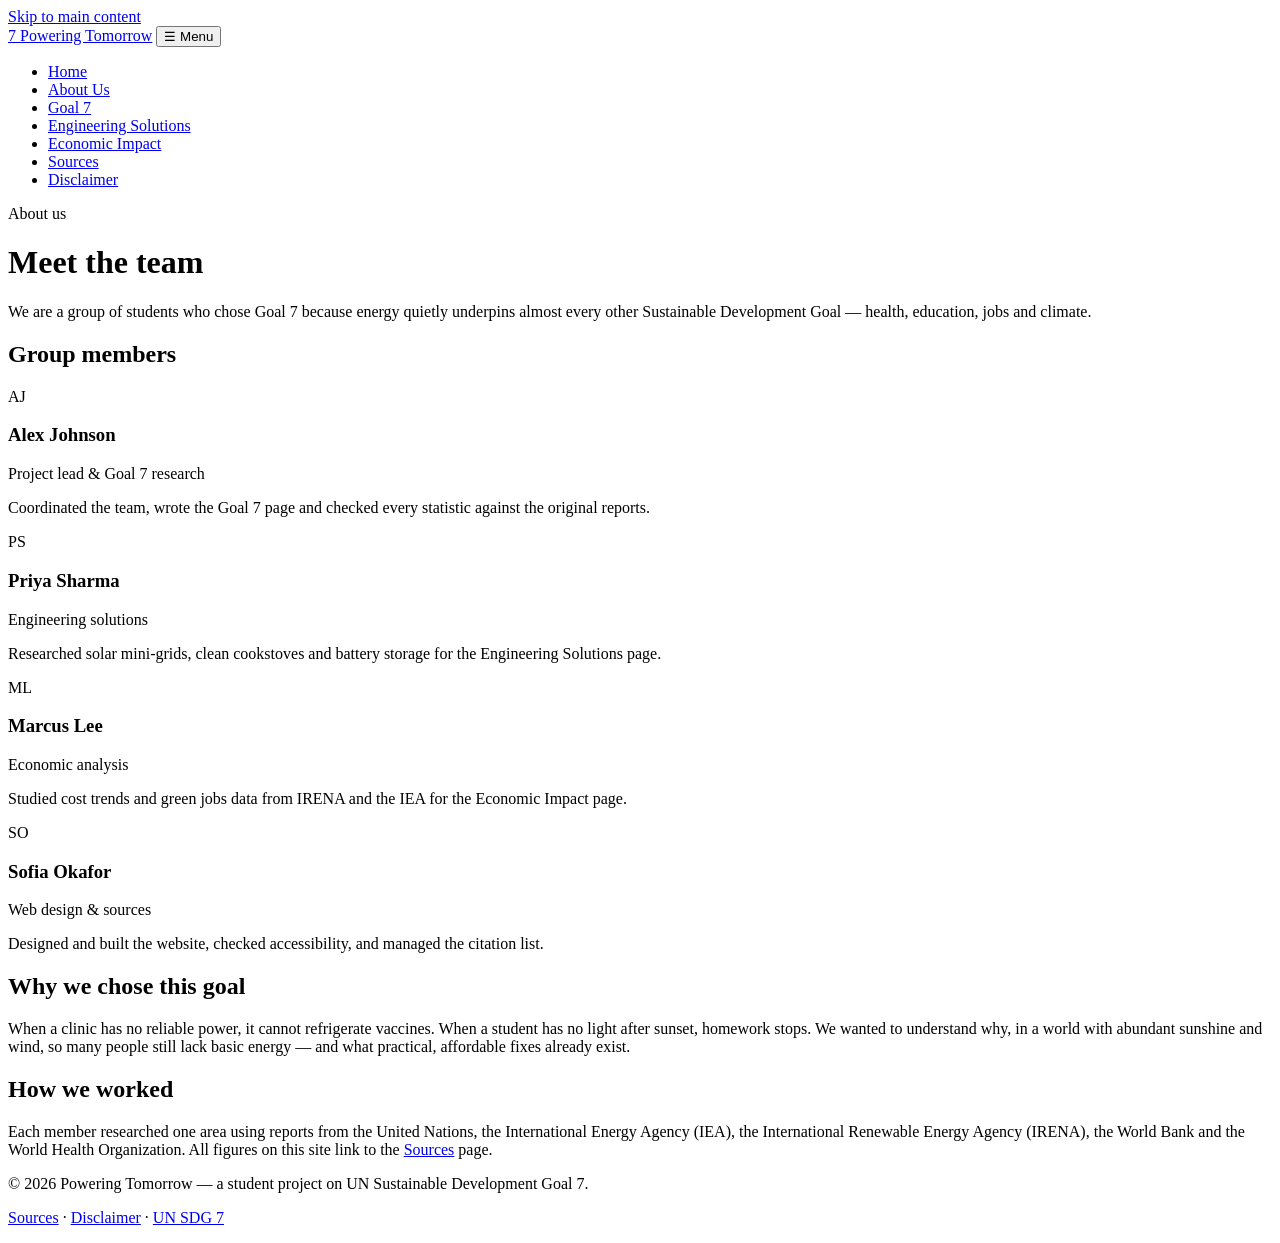
==== about.html @ d021190f "Add files via upload" ====
<!DOCTYPE html>
<html lang="en">
<head>
  <meta charset="UTF-8">
  <meta name="viewport" content="width=device-width, initial-scale=1">
  <title>About Us | Powering Tomorrow – SDG 7</title>
  <meta name="description" content="Meet the student group behind the Powering Tomorrow SDG 7 project.">
  <link rel="icon" href="data:image/svg+xml,<svg xmlns='http://www.w3.org/2000/svg' viewBox='0 0 100 100'><text y='.9em' font-size='90'>☀️</text></svg>">
  <link rel="stylesheet" href="css/styles.css">
</head>
<body>
  <a class="skip" href="#main">Skip to main content</a>
  <header class="site-header">
    <nav class="nav container" aria-label="Main">
      <a class="brand" href="index.html"><span class="brand-badge" aria-hidden="true">7</span> Powering Tomorrow</a>
      <button class="nav-toggle" aria-expanded="false" aria-controls="nav-links">☰ Menu</button>
      <ul class="nav-links" id="nav-links">
        <li><a href="index.html">Home</a></li>
        <li><a href="about.html" aria-current="page">About Us</a></li>
        <li><a href="goal7.html">Goal 7</a></li>
        <li><a href="engineering.html">Engineering Solutions</a></li>
        <li><a href="economic.html">Economic Impact</a></li>
        <li><a href="sources.html">Sources</a></li>
        <li><a href="disclaimer.html">Disclaimer</a></li>
      </ul>
    </nav>
  </header>
  <main id="main">
    <div class="page-banner"><div class="container">
      <p class="eyebrow">About us</p>
      <h1>Meet the team</h1>
      <p>We are a group of students who chose Goal 7 because energy quietly underpins almost every other Sustainable Development Goal — health, education, jobs and climate.</p>
    </div></div>
    <section>
      <div class="container">
        <h2>Group members</h2>
        <div class="grid">
          <article class="card member"><div class="avatar" aria-hidden="true">AJ</div><h3>Alex Johnson</h3><p class="role">Project lead &amp; Goal 7 research</p><p>Coordinated the team, wrote the Goal 7 page and checked every statistic against the original reports.</p></article>
          <article class="card member"><div class="avatar" aria-hidden="true">PS</div><h3>Priya Sharma</h3><p class="role">Engineering solutions</p><p>Researched solar mini-grids, clean cookstoves and battery storage for the Engineering Solutions page.</p></article>
          <article class="card member"><div class="avatar" aria-hidden="true">ML</div><h3>Marcus Lee</h3><p class="role">Economic analysis</p><p>Studied cost trends and green jobs data from IRENA and the IEA for the Economic Impact page.</p></article>
          <article class="card member"><div class="avatar" aria-hidden="true">SO</div><h3>Sofia Okafor</h3><p class="role">Web design &amp; sources</p><p>Designed and built the website, checked accessibility, and managed the citation list.</p></article>
        </div>
      </div>
    </section>
    <section class="tint">
      <div class="container prose">
        <h2>Why we chose this goal</h2>
        <p>When a clinic has no reliable power, it cannot refrigerate vaccines. When a student has no light after sunset, homework stops. We wanted to understand why, in a world with abundant sunshine and wind, so many people still lack basic energy — and what practical, affordable fixes already exist.</p>
        <h2>How we worked</h2>
        <p>Each member researched one area using reports from the United Nations, the International Energy Agency (IEA), the International Renewable Energy Agency (IRENA), the World Bank and the World Health Organization. All figures on this site link to the <a href="sources.html">Sources</a> page.</p>
      </div>
    </section>
  </main>
  <footer class="site-footer">
    <div class="container footer-grid">
      <p>© <span id="year">2026</span> Powering Tomorrow — a student project on UN Sustainable Development Goal 7.</p>
      <p><a href="sources.html">Sources</a> · <a href="disclaimer.html">Disclaimer</a> · <a href="https://sdgs.un.org/goals/goal7" rel="noopener">UN SDG 7</a></p>
    </div>
  </footer>
  <script src="js/main.js"></script>
</body>
</html>
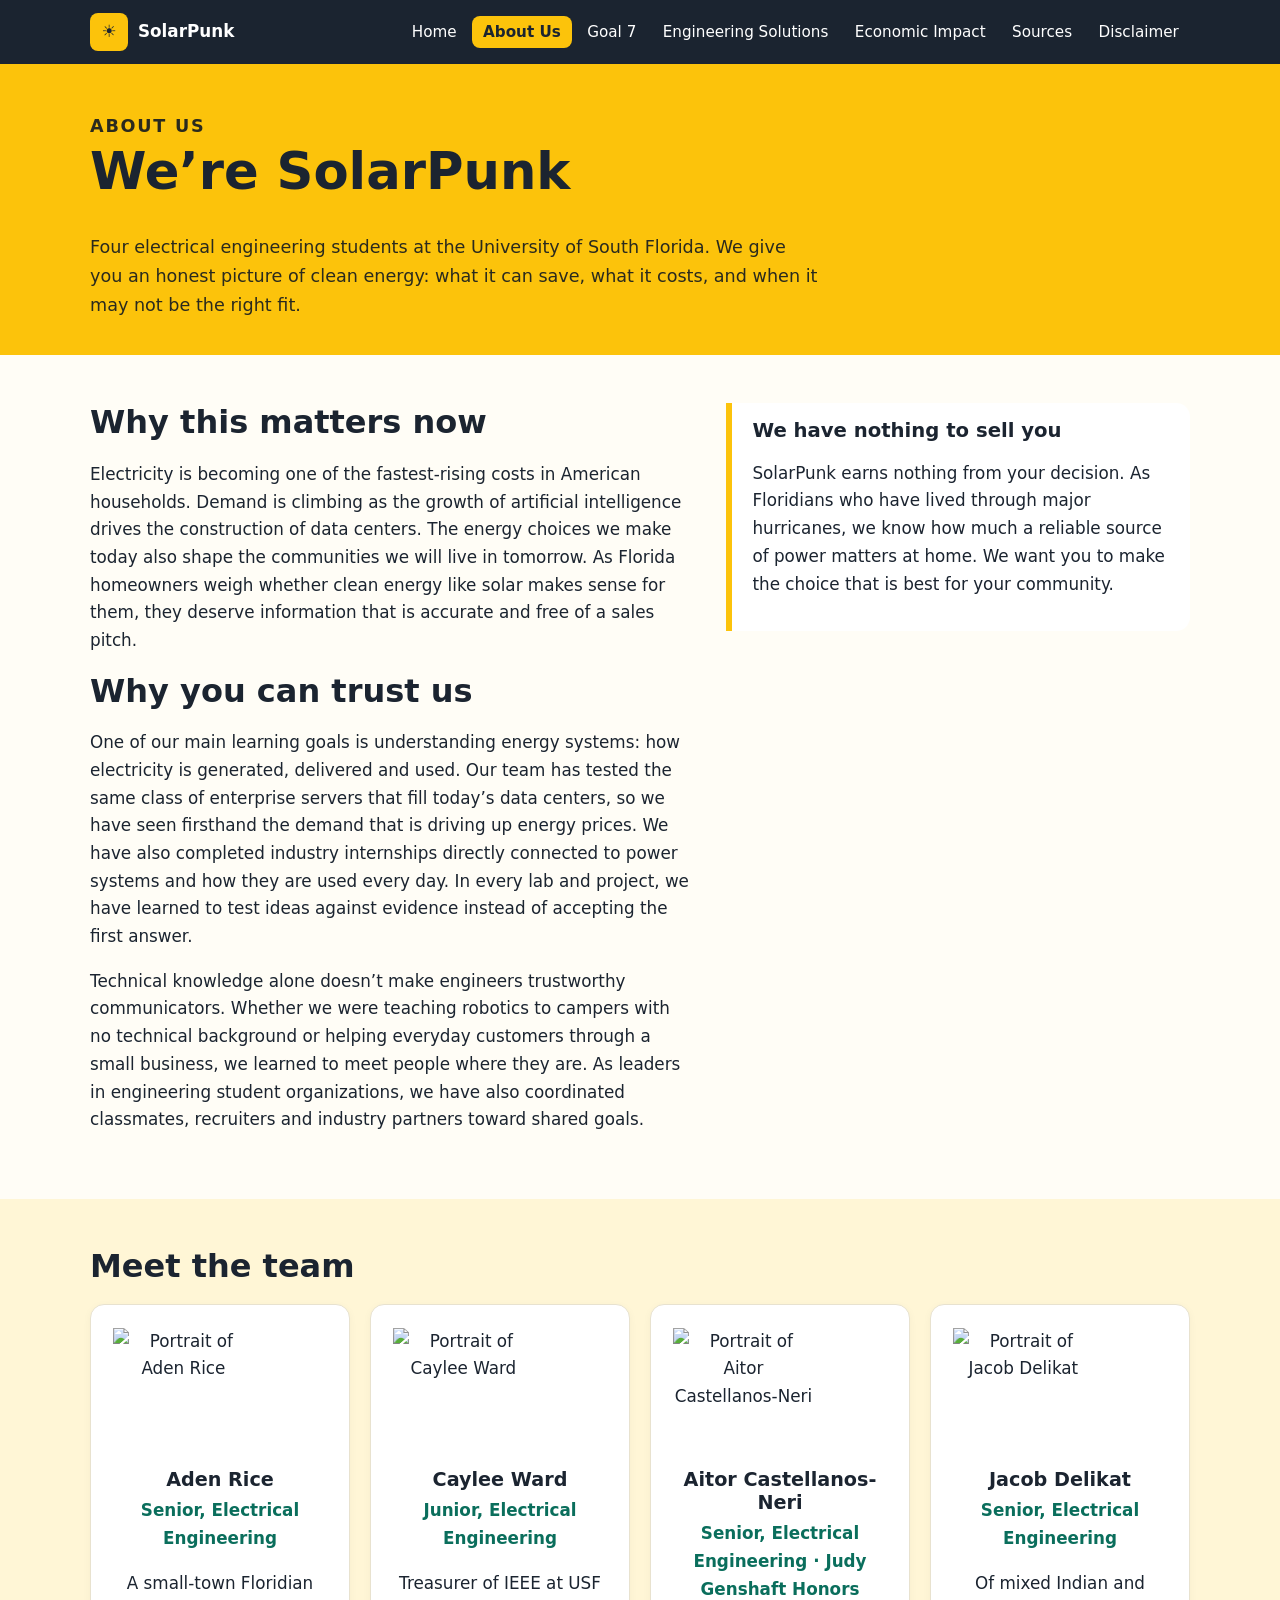
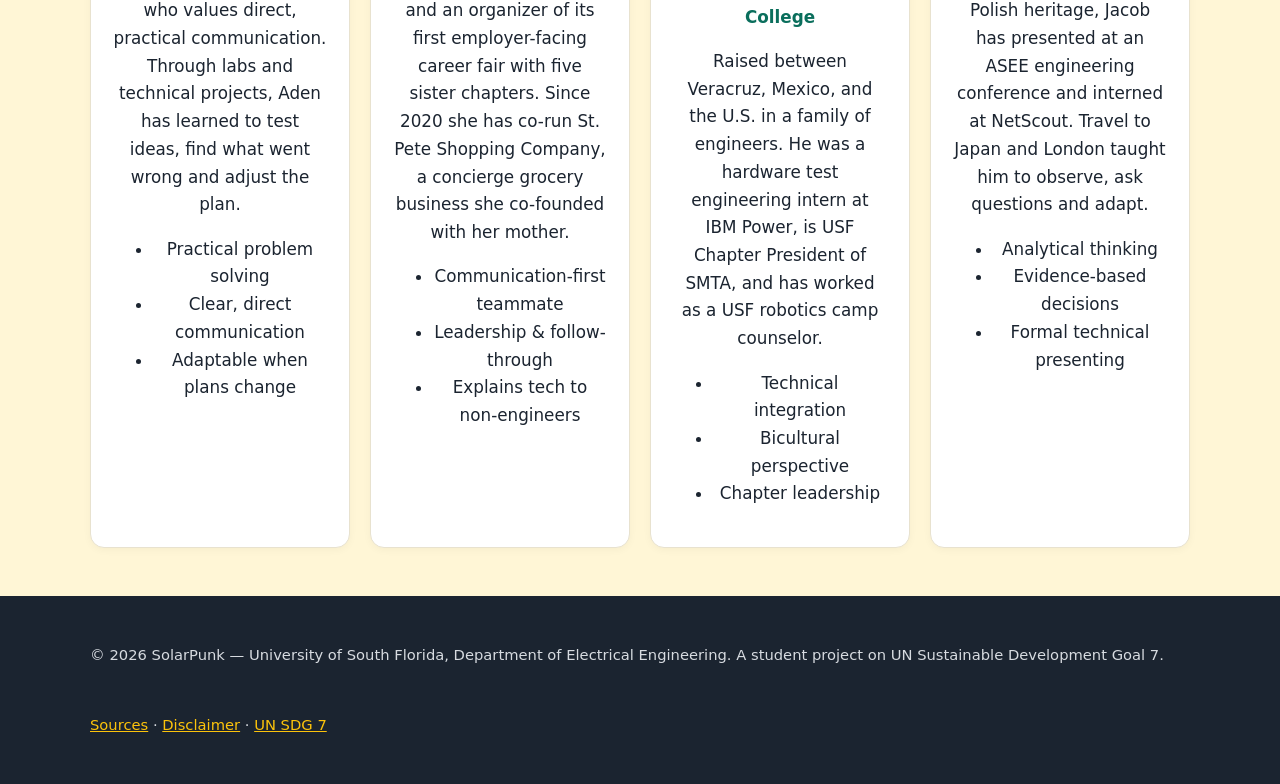
==== commit 256f17ed: "Add files via upload" ====
--- a/about.html
+++ b/about.html
@@ -3,8 +3,8 @@
 <head>
   <meta charset="UTF-8">
   <meta name="viewport" content="width=device-width, initial-scale=1">
-  <title>About Us | Powering Tomorrow – SDG 7</title>
-  <meta name="description" content="Meet the student group behind the Powering Tomorrow SDG 7 project.">
+  <title>About Us | SolarPunk – SDG 7</title>
+  <meta name="description" content="Meet SolarPunk, four USF electrical engineering students behind this SDG 7 project.">
   <link rel="icon" href="data:image/svg+xml,<svg xmlns='http://www.w3.org/2000/svg' viewBox='0 0 100 100'><text y='.9em' font-size='90'>☀️</text></svg>">
   <link rel="stylesheet" href="css/styles.css">
 </head>
@@ -12,7 +12,7 @@
   <a class="skip" href="#main">Skip to main content</a>
   <header class="site-header">
     <nav class="nav container" aria-label="Main">
-      <a class="brand" href="index.html"><span class="brand-badge" aria-hidden="true">7</span> Powering Tomorrow</a>
+      <a class="brand" href="index.html"><span class="brand-badge" aria-hidden="true">☀</span> SolarPunk</a>
       <button class="nav-toggle" aria-expanded="false" aria-controls="nav-links">☰ Menu</button>
       <ul class="nav-links" id="nav-links">
         <li><a href="index.html">Home</a></li>
@@ -28,32 +28,55 @@
   <main id="main">
     <div class="page-banner"><div class="container">
       <p class="eyebrow">About us</p>
-      <h1>Meet the team</h1>
-      <p>We are a group of students who chose Goal 7 because energy quietly underpins almost every other Sustainable Development Goal — health, education, jobs and climate.</p>
+      <h1>We’re SolarPunk</h1>
+      <p>Four electrical engineering students at the University of South Florida. We give you an honest picture of clean energy: what it can save, what it costs, and when it may not be the right fit.</p>
     </div></div>
     <section>
-      <div class="container">
-        <h2>Group members</h2>
-        <div class="grid">
-          <article class="card member"><div class="avatar" aria-hidden="true">AJ</div><h3>Alex Johnson</h3><p class="role">Project lead &amp; Goal 7 research</p><p>Coordinated the team, wrote the Goal 7 page and checked every statistic against the original reports.</p></article>
-          <article class="card member"><div class="avatar" aria-hidden="true">PS</div><h3>Priya Sharma</h3><p class="role">Engineering solutions</p><p>Researched solar mini-grids, clean cookstoves and battery storage for the Engineering Solutions page.</p></article>
-          <article class="card member"><div class="avatar" aria-hidden="true">ML</div><h3>Marcus Lee</h3><p class="role">Economic analysis</p><p>Studied cost trends and green jobs data from IRENA and the IEA for the Economic Impact page.</p></article>
-          <article class="card member"><div class="avatar" aria-hidden="true">SO</div><h3>Sofia Okafor</h3><p class="role">Web design &amp; sources</p><p>Designed and built the website, checked accessibility, and managed the citation list.</p></article>
+      <div class="container two-col">
+        <div class="prose">
+          <h2>Why this matters now</h2>
+          <p>Electricity is becoming one of the fastest-rising costs in American households. Demand is climbing as the growth of artificial intelligence drives the construction of data centers. The energy choices we make today also shape the communities we will live in tomorrow. As Florida homeowners weigh whether clean energy like solar makes sense for them, they deserve information that is accurate and free of a sales pitch.</p>
+          <h2>Why you can trust us</h2>
+          <p>One of our main learning goals is understanding energy systems: how electricity is generated, delivered and used. Our team has tested the same class of enterprise servers that fill today’s data centers, so we have seen firsthand the demand that is driving up energy prices. We have also completed industry internships directly connected to power systems and how they are used every day. In every lab and project, we have learned to test ideas against evidence instead of accepting the first answer.</p>
+          <p>Technical knowledge alone doesn’t make engineers trustworthy communicators. Whether we were teaching robotics to campers with no technical background or helping everyday customers through a small business, we learned to meet people where they are. As leaders in engineering student organizations, we have also coordinated classmates, recruiters and industry partners toward shared goals.</p>
         </div>
+        <aside class="callout">
+          <h3>We have nothing to sell you</h3>
+          <p>SolarPunk earns nothing from your decision. As Floridians who have lived through major hurricanes, we know how much a reliable source of power matters at home. We want you to make the choice that is best for your community.</p>
+        </aside>
       </div>
     </section>
     <section class="tint">
-      <div class="container prose">
-        <h2>Why we chose this goal</h2>
-        <p>When a clinic has no reliable power, it cannot refrigerate vaccines. When a student has no light after sunset, homework stops. We wanted to understand why, in a world with abundant sunshine and wind, so many people still lack basic energy — and what practical, affordable fixes already exist.</p>
-        <h2>How we worked</h2>
-        <p>Each member researched one area using reports from the United Nations, the International Energy Agency (IEA), the International Renewable Energy Agency (IRENA), the World Bank and the World Health Organization. All figures on this site link to the <a href="sources.html">Sources</a> page.</p>
+      <div class="container">
+        <h2>Meet the team</h2>
+        <div class="grid team">
+          <article class="card member">
+            <img class="photo" src="images/aden-rice.jpg" alt="Portrait of Aden Rice" width="140" height="140" loading="lazy">
+            <h3>Aden Rice</h3><p class="role">Senior, Electrical Engineering</p><p>A small-town Floridian who values direct, practical communication. Through labs and technical projects, Aden has learned to test ideas, find what went wrong and adjust the plan.</p>
+            <ul class="tags"><li>Practical problem solving</li><li>Clear, direct communication</li><li>Adaptable when plans change</li></ul>
+          </article>
+          <article class="card member">
+            <img class="photo" src="images/caylee-ward.jpg" alt="Portrait of Caylee Ward" width="140" height="140" loading="lazy">
+            <h3>Caylee Ward</h3><p class="role">Junior, Electrical Engineering</p><p>Treasurer of IEEE at USF and an organizer of its first employer-facing career fair with five sister chapters. Since 2020 she has co-run St. Pete Shopping Company, a concierge grocery business she co-founded with her mother.</p>
+            <ul class="tags"><li>Communication-first teammate</li><li>Leadership &amp; follow-through</li><li>Explains tech to non-engineers</li></ul>
+          </article>
+          <article class="card member">
+            <img class="photo" src="images/aitor-castellanos-neri.jpg" alt="Portrait of Aitor Castellanos-Neri" width="140" height="140" loading="lazy">
+            <h3>Aitor Castellanos-Neri</h3><p class="role">Senior, Electrical Engineering · Judy Genshaft Honors College</p><p>Raised between Veracruz, Mexico, and the U.S. in a family of engineers. He was a hardware test engineering intern at IBM Power, is USF Chapter President of SMTA, and has worked as a USF robotics camp counselor.</p>
+            <ul class="tags"><li>Technical integration</li><li>Bicultural perspective</li><li>Chapter leadership</li></ul>
+          </article>
+          <article class="card member">
+            <img class="photo" src="images/jacob-delikat.jpg" alt="Portrait of Jacob Delikat" width="140" height="140" loading="lazy">
+            <h3>Jacob Delikat</h3><p class="role">Senior, Electrical Engineering</p><p>Of mixed Indian and Polish heritage, Jacob has presented at an ASEE engineering conference and interned at NetScout. Travel to Japan and London taught him to observe, ask questions and adapt.</p>
+            <ul class="tags"><li>Analytical thinking</li><li>Evidence-based decisions</li><li>Formal technical presenting</li></ul>
+          </article>
+        </div>
       </div>
     </section>
   </main>
   <footer class="site-footer">
     <div class="container footer-grid">
-      <p>© <span id="year">2026</span> Powering Tomorrow — a student project on UN Sustainable Development Goal 7.</p>
+      <p>© <span id="year">2026</span> SolarPunk — University of South Florida, Department of Electrical Engineering. A student project on UN Sustainable Development Goal 7.</p>
       <p><a href="sources.html">Sources</a> · <a href="disclaimer.html">Disclaimer</a> · <a href="https://sdgs.un.org/goals/goal7" rel="noopener">UN SDG 7</a></p>
     </div>
   </footer>
--- a/css/styles.css
+++ b/css/styles.css
@@ -0,0 +1,100 @@
+:root {
+  --sdg7: #fcc30b;        /* official SDG 7 yellow */
+  --sdg7-dark: #b88a00;
+  --ink: #1b2430;
+  --muted: #4a5563;
+  --bg: #fffdf6;
+  --card: #ffffff;
+  --line: #e8e2cf;
+  --accent: #0a6e5c;      /* clean-energy green */
+  --radius: 14px;
+  --max: 1100px;
+  font-family: "Segoe UI", system-ui, -apple-system, Roboto, Arial, sans-serif;
+}
+* { box-sizing: border-box; }
+body { margin: 0; color: var(--ink); background: var(--bg); line-height: 1.65; font-size: 1.05rem; }
+img { max-width: 100%; display: block; }
+a { color: var(--accent); }
+a:hover { color: #064d40; }
+:focus-visible { outline: 3px solid var(--accent); outline-offset: 3px; }
+h1, h2, h3 { line-height: 1.2; margin: 0 0 .6em; }
+h1 { font-size: clamp(2rem, 5vw, 3.2rem); }
+h2 { font-size: clamp(1.5rem, 3vw, 2rem); }
+.container { width: min(var(--max), 92%); margin-inline: auto; }
+.skip { position: absolute; left: -999px; top: 0; background: var(--ink); color: #fff; padding: .6rem 1rem; z-index: 10; }
+.skip:focus { left: 1rem; }
+
+/* Header / nav */
+.site-header { background: var(--ink); color: #fff; position: sticky; top: 0; z-index: 5; }
+.nav { display: flex; align-items: center; justify-content: space-between; gap: 1rem; padding: .8rem 0; }
+.brand { display: flex; align-items: center; gap: .6rem; color: #fff; text-decoration: none; font-weight: 700; }
+.brand-badge { background: var(--sdg7); color: var(--ink); width: 2.4rem; height: 2.4rem; border-radius: 8px; display: grid; place-items: center; font-weight: 800; }
+.nav-toggle { display: none; background: none; border: 2px solid #fff; color: #fff; border-radius: 8px; padding: .35rem .7rem; font-size: 1rem; cursor: pointer; }
+.nav-links { list-style: none; display: flex; flex-wrap: wrap; gap: .25rem; margin: 0; padding: 0; }
+.nav-links a { color: #fff; text-decoration: none; padding: .45rem .7rem; border-radius: 8px; font-size: .95rem; }
+.nav-links a:hover { background: rgba(255,255,255,.12); }
+.nav-links a[aria-current="page"] { background: var(--sdg7); color: var(--ink); font-weight: 700; }
+@media (max-width: 860px) {
+  .nav-toggle { display: block; }
+  .nav { flex-wrap: wrap; }
+  .nav-links { display: none; width: 100%; flex-direction: column; padding-bottom: .6rem; }
+  .nav-links.open { display: flex; }
+}
+
+/* Hero & page banners */
+.hero { background: linear-gradient(135deg, var(--sdg7) 0%, #ffd94d 55%, #9fdcc4 100%); padding: 5rem 0 4rem; }
+.hero p.lead { font-size: 1.25rem; max-width: 60ch; color: #2a2a1e; }
+.page-banner { background: var(--sdg7); padding: 3rem 0 2.2rem; }
+.page-banner p { max-width: 65ch; margin: 0; color: #2a2a1e; font-size: 1.1rem; }
+.eyebrow { text-transform: uppercase; letter-spacing: .1em; font-size: .8rem; font-weight: 700; margin-bottom: .5rem; }
+.btn { display: inline-block; background: var(--ink); color: #fff; text-decoration: none; padding: .8rem 1.3rem; border-radius: 999px; font-weight: 600; margin: .3rem .4rem 0 0; }
+.btn:hover { background: #000; color: #fff; }
+.btn.alt { background: transparent; color: var(--ink); border: 2px solid var(--ink); }
+
+/* Sections & cards */
+main section { padding: 3rem 0; }
+main section.tint { background: #fff6d6; }
+.grid { display: grid; gap: 1.25rem; grid-template-columns: repeat(auto-fit, minmax(240px, 1fr)); }
+.card { background: var(--card); border: 1px solid var(--line); border-radius: var(--radius); padding: 1.4rem; box-shadow: 0 2px 8px rgba(0,0,0,.04); }
+.card h3 { font-size: 1.2rem; }
+.icon { font-size: 2rem; margin-bottom: .4rem; }
+.stat { text-align: center; }
+.stat strong { display: block; font-size: 2.4rem; color: var(--ink); line-height: 1.1; }
+.stat strong span { color: var(--sdg7-dark); }
+.stat p { margin: .4rem 0 0; color: var(--muted); }
+.cite { font-size: .85rem; vertical-align: super; text-decoration: none; font-weight: 700; }
+.note { color: var(--muted); font-size: .92rem; }
+.prose { max-width: 72ch; }
+.two-col { display: grid; gap: 2rem; grid-template-columns: 1.3fr 1fr; align-items: start; }
+@media (max-width: 760px) { .two-col { grid-template-columns: 1fr; } }
+.callout { border-left: 6px solid var(--sdg7); background: #fff; padding: 1rem 1.3rem; border-radius: 0 var(--radius) var(--radius) 0; }
+
+/* Targets table */
+table { width: 100%; border-collapse: collapse; background: #fff; border-radius: var(--radius); overflow: hidden; }
+caption { text-align: left; font-weight: 700; padding-bottom: .5rem; }
+th, td { text-align: left; padding: .8rem 1rem; border-bottom: 1px solid var(--line); vertical-align: top; }
+th { background: var(--ink); color: #fff; }
+.table-wrap { overflow-x: auto; }
+
+/* Bar chart */
+.bars { display: grid; gap: .7rem; }
+.bar { display: grid; grid-template-columns: 9rem 1fr; align-items: center; gap: .8rem; }
+.bar-track { background: #efe7cc; border-radius: 999px; overflow: hidden; height: 1.6rem; }
+.bar-fill { background: var(--accent); color: #fff; height: 100%; font-size: .85rem; font-weight: 700; display: flex; align-items: center; justify-content: flex-end; padding-right: .6rem; width: 0; transition: width 1.2s ease; }
+.bar-fill.fossil { background: #7b6f5a; }
+
+/* Team */
+.member { text-align: center; }
+.avatar { width: 96px; height: 96px; border-radius: 50%; margin: 0 auto .8rem; display: grid; place-items: center; font-size: 1.8rem; font-weight: 800; color: var(--ink); background: var(--sdg7); }
+.role { color: var(--accent); font-weight: 600; margin: -.3rem 0 .5rem; }
+
+/* Sources */
+ol.sources li { margin-bottom: 1.1rem; padding-left: .3rem; }
+ol.sources .used { display: block; color: var(--muted); font-size: .9rem; }
+
+/* Footer */
+.site-footer { background: var(--ink); color: #d7dbe0; padding: 2rem 0; font-size: .92rem; }
+.site-footer a { color: var(--sdg7); }
+.footer-grid { display: flex; flex-wrap: wrap; gap: 1rem 2rem; justify-content: space-between; }
+
+@media (prefers-reduced-motion: reduce) { .bar-fill { transition: none; } html { scroll-behavior: auto; } }
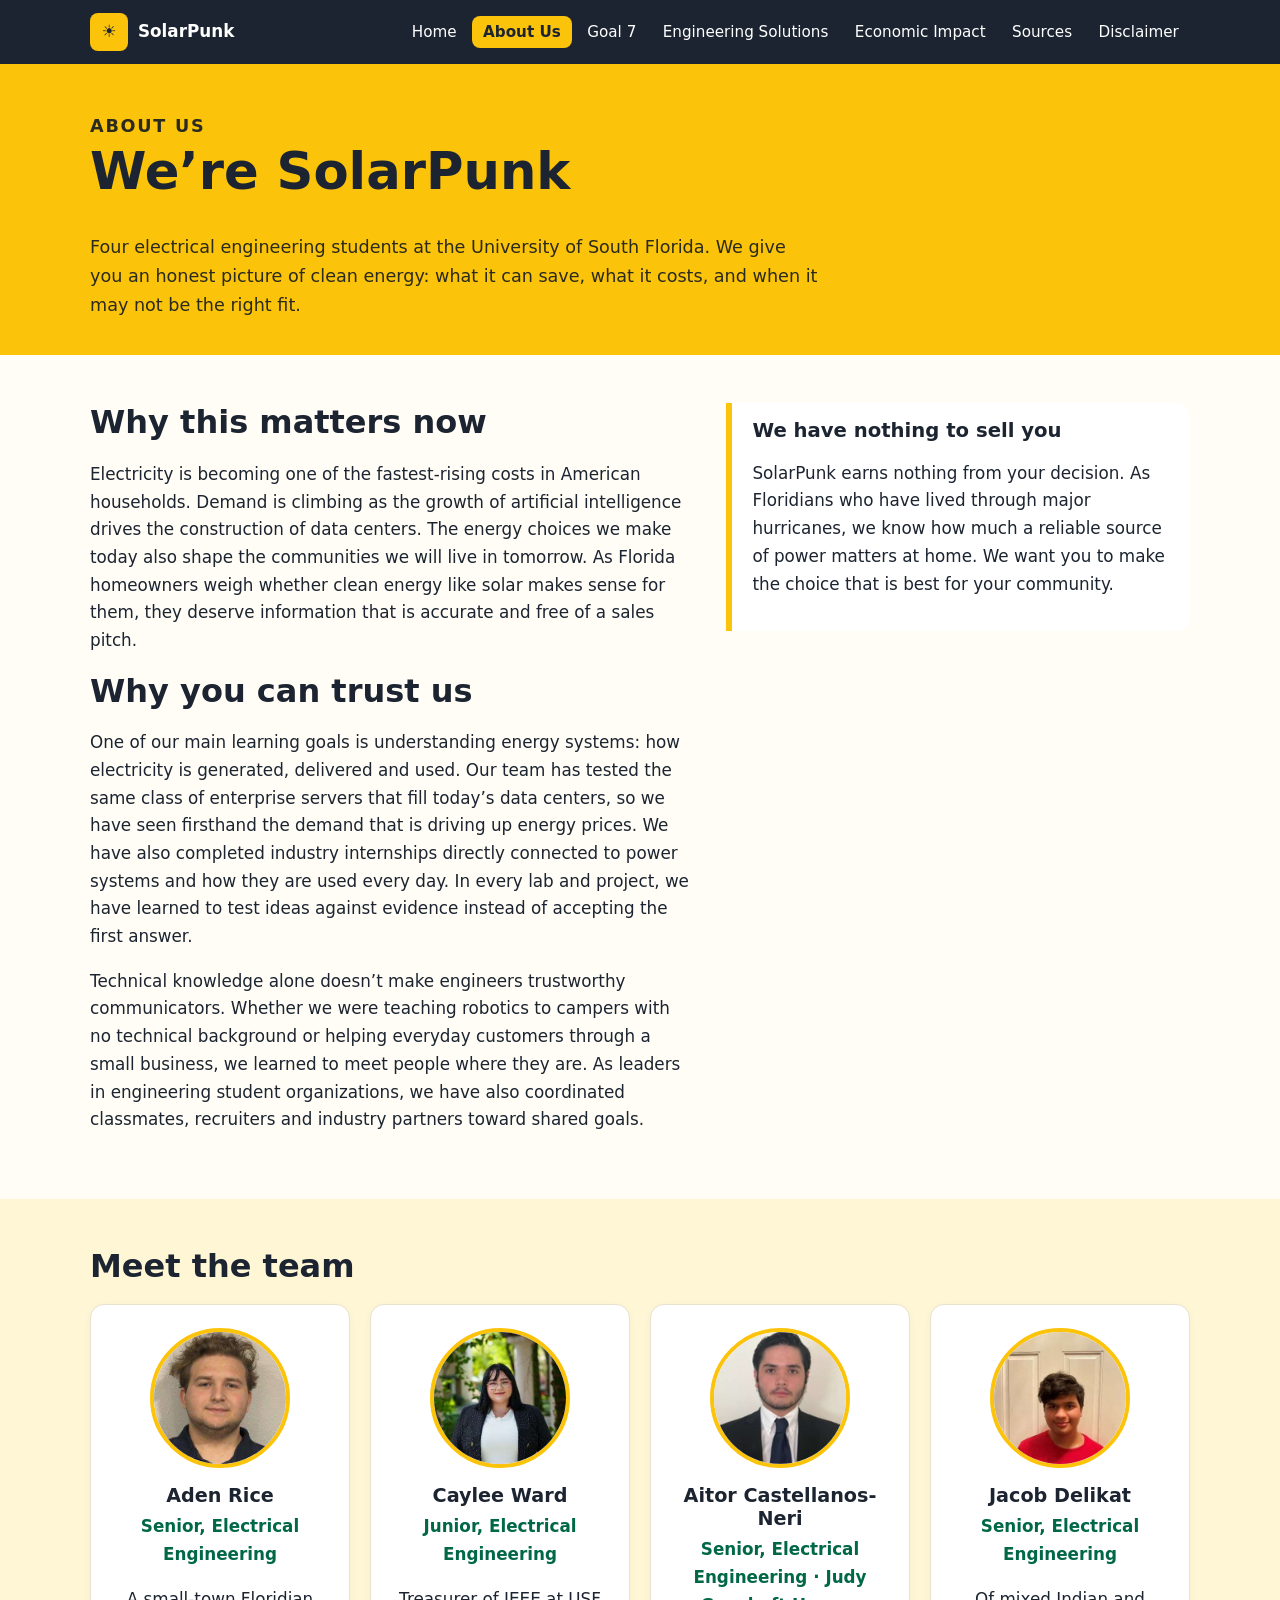
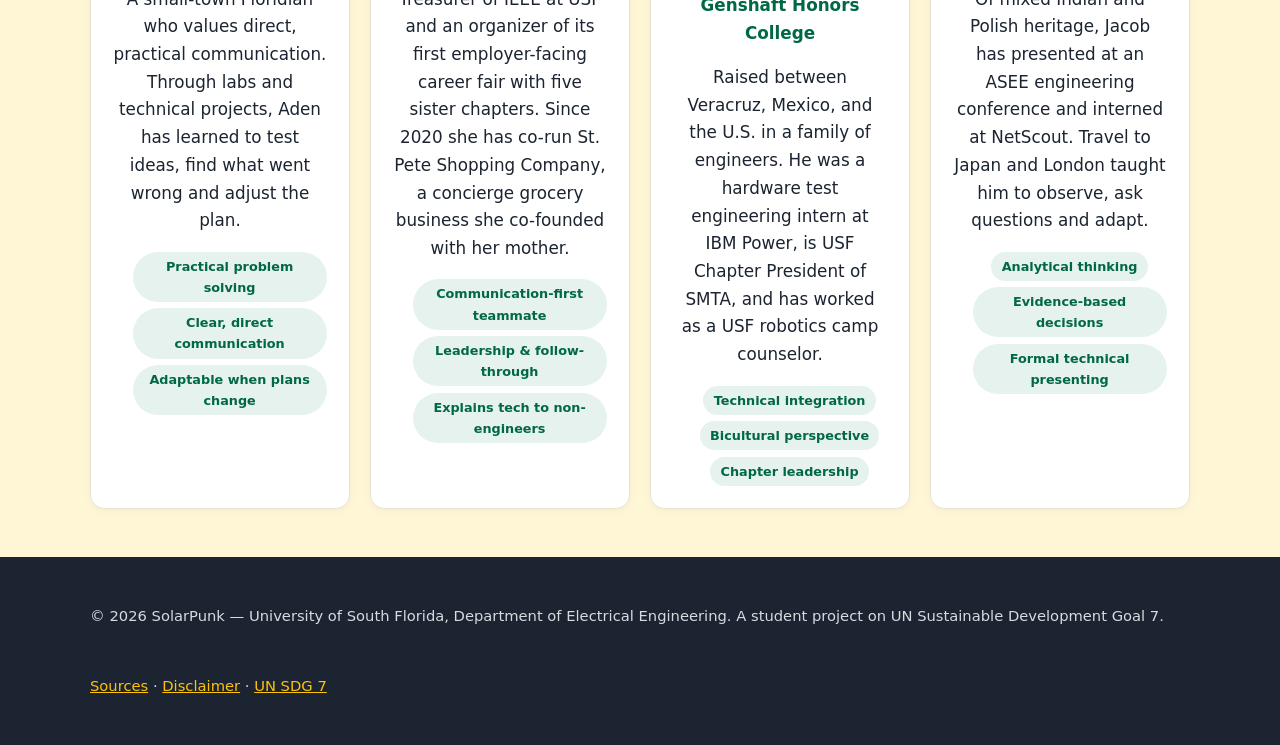
==== commit 853e8700: "Add files via upload" ====
--- a/about.html
+++ b/about.html
@@ -51,22 +51,22 @@
         <h2>Meet the team</h2>
         <div class="grid team">
           <article class="card member">
-            <img class="photo" src="images/aden-rice.jpg" alt="Portrait of Aden Rice" width="140" height="140" loading="lazy">
+            <img class="photo" src="[data-uri]" alt="Portrait of Aden Rice" width="140" height="140" loading="lazy">
             <h3>Aden Rice</h3><p class="role">Senior, Electrical Engineering</p><p>A small-town Floridian who values direct, practical communication. Through labs and technical projects, Aden has learned to test ideas, find what went wrong and adjust the plan.</p>
             <ul class="tags"><li>Practical problem solving</li><li>Clear, direct communication</li><li>Adaptable when plans change</li></ul>
           </article>
           <article class="card member">
-            <img class="photo" src="images/caylee-ward.jpg" alt="Portrait of Caylee Ward" width="140" height="140" loading="lazy">
+            <img class="photo" src="[data-uri]" alt="Portrait of Caylee Ward" width="140" height="140" loading="lazy">
             <h3>Caylee Ward</h3><p class="role">Junior, Electrical Engineering</p><p>Treasurer of IEEE at USF and an organizer of its first employer-facing career fair with five sister chapters. Since 2020 she has co-run St. Pete Shopping Company, a concierge grocery business she co-founded with her mother.</p>
             <ul class="tags"><li>Communication-first teammate</li><li>Leadership &amp; follow-through</li><li>Explains tech to non-engineers</li></ul>
           </article>
           <article class="card member">
-            <img class="photo" src="images/aitor-castellanos-neri.jpg" alt="Portrait of Aitor Castellanos-Neri" width="140" height="140" loading="lazy">
+            <img class="photo" src="[data-uri]" alt="Portrait of Aitor Castellanos-Neri" width="140" height="140" loading="lazy">
             <h3>Aitor Castellanos-Neri</h3><p class="role">Senior, Electrical Engineering · Judy Genshaft Honors College</p><p>Raised between Veracruz, Mexico, and the U.S. in a family of engineers. He was a hardware test engineering intern at IBM Power, is USF Chapter President of SMTA, and has worked as a USF robotics camp counselor.</p>
             <ul class="tags"><li>Technical integration</li><li>Bicultural perspective</li><li>Chapter leadership</li></ul>
           </article>
           <article class="card member">
-            <img class="photo" src="images/jacob-delikat.jpg" alt="Portrait of Jacob Delikat" width="140" height="140" loading="lazy">
+            <img class="photo" src="[data-uri]" alt="Portrait of Jacob Delikat" width="140" height="140" loading="lazy">
             <h3>Jacob Delikat</h3><p class="role">Senior, Electrical Engineering</p><p>Of mixed Indian and Polish heritage, Jacob has presented at an ASEE engineering conference and interned at NetScout. Travel to Japan and London taught him to observe, ask questions and adapt.</p>
             <ul class="tags"><li>Analytical thinking</li><li>Evidence-based decisions</li><li>Formal technical presenting</li></ul>
           </article>
--- a/css/styles.css
+++ b/css/styles.css
@@ -6,7 +6,7 @@
   --bg: #fffdf6;
   --card: #ffffff;
   --line: #e8e2cf;
-  --accent: #0a6e5c;      /* clean-energy green */
+  --accent: #006747;      /* USF green */
   --radius: 14px;
   --max: 1100px;
   font-family: "Segoe UI", system-ui, -apple-system, Roboto, Arial, sans-serif;
@@ -15,7 +15,7 @@
 body { margin: 0; color: var(--ink); background: var(--bg); line-height: 1.65; font-size: 1.05rem; }
 img { max-width: 100%; display: block; }
 a { color: var(--accent); }
-a:hover { color: #064d40; }
+a:hover { color: #004a33; }
 :focus-visible { outline: 3px solid var(--accent); outline-offset: 3px; }
 h1, h2, h3 { line-height: 1.2; margin: 0 0 .6em; }
 h1 { font-size: clamp(2rem, 5vw, 3.2rem); }
@@ -88,6 +88,12 @@
 .avatar { width: 96px; height: 96px; border-radius: 50%; margin: 0 auto .8rem; display: grid; place-items: center; font-size: 1.8rem; font-weight: 800; color: var(--ink); background: var(--sdg7); }
 .role { color: var(--accent); font-weight: 600; margin: -.3rem 0 .5rem; }
 
+.team { grid-template-columns: repeat(auto-fit, minmax(230px, 1fr)); }
+.photo { width: 140px; height: 140px; border-radius: 50%; object-fit: cover; object-position: center top; margin: 0 auto 1rem; border: 4px solid var(--sdg7); }
+.tags { list-style: none; padding: 0; margin: .8rem 0 0; display: flex; flex-wrap: wrap; gap: .4rem; justify-content: center; }
+.tags li { background: #e6f2ed; color: var(--accent); font-size: .8rem; font-weight: 600; padding: .25rem .65rem; border-radius: 999px; }
+.card ul { padding-left: 1.2rem; margin: 0; }
+
 /* Sources */
 ol.sources li { margin-bottom: 1.1rem; padding-left: .3rem; }
 ol.sources .used { display: block; color: var(--muted); font-size: .9rem; }
